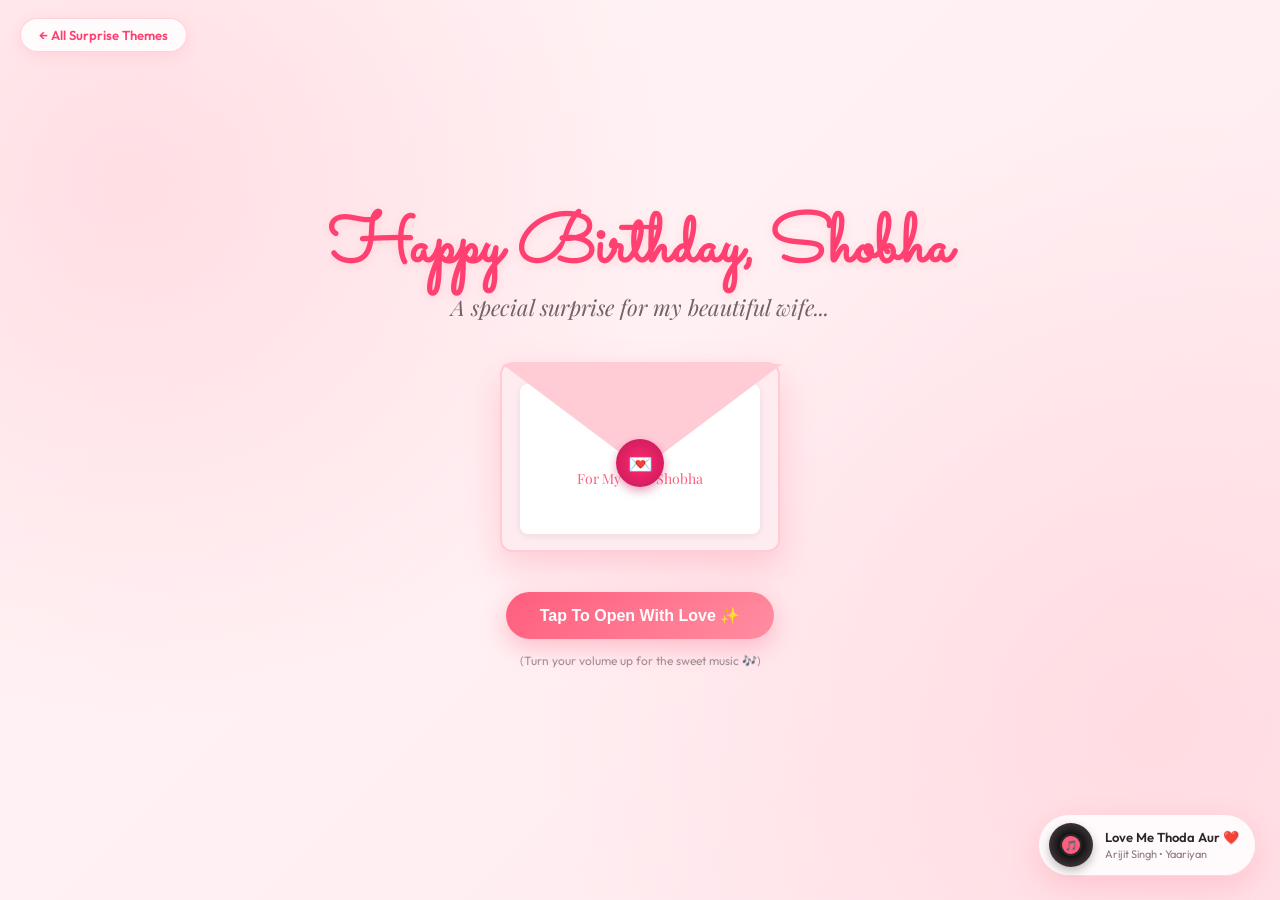
==== storybook.html @ 6d9433b1 "feat: romantic birthday suite for Shobha from Himanshu" ====
<!DOCTYPE html>
<html lang="en">
<head>
  <meta charset="UTF-8">
  <meta name="viewport" content="width=device-width, initial-scale=1.0, maximum-scale=1.0, user-scalable=no">
  <title>Happy Birthday Shobha 🎂✨ | A Special Surprise</title>
  <link rel="stylesheet" href="assets/css/shared.css">
  <link rel="stylesheet" href="assets/css/storybook.css">
</head>
<body>
  <!-- Ambient Hearts Background -->
  <div class="ambient-bg"></div>

  <!-- Navigation Back -->
  <div class="top-nav-bar">
    <a href="index.html" class="back-home-btn">← All Surprise Themes</a>
  </div>

  <div class="storybook-container">

    <!-- STAGE 0: The Sealed Wax Envelope -->
    <div class="stage active" id="stage-0">
      <h1 class="romantic-title">Happy Birthday, Shobha</h1>
      <p class="romantic-subtitle">A special surprise for my beautiful wife...</p>

      <div class="envelope-wrapper" id="envelope">
        <div class="envelope">
          <div class="envelope-flap"></div>
          <div class="wax-seal">💌</div>
          <div class="envelope-letter-preview">
            <span style="font-size: 26px;">🎂</span>
            <p style="font-family: 'Playfair Display', serif; font-size: 14px; color: #ff5e7e; margin-top: 6px;">For My Wife Shobha</p>
          </div>
        </div>
      </div>

      <button class="btn-romantic" id="btn-open-envelope" onclick="document.getElementById('envelope').click()">
        Tap To Open With Love ✨
      </button>
      <p style="font-size: 12px; color: #a18c94; margin-top: 14px;">(Turn your volume up for the sweet music 🎶)</p>
    </div>

    <!-- STAGE 1: Birthday Cake & Wish -->
    <div class="stage" id="stage-1">
      <h1 class="romantic-title">Make a Birthday Wish</h1>
      <p class="romantic-subtitle">Close your eyes, make a wish from your heart, and blow out the candles 🕯️</p>

      <div class="cake-container">
        <!-- Candles -->
        <div class="candles-row">
          <div class="candle">
            <div class="candle-wick"></div>
            <div class="flame"></div>
            <div class="smoke-puff"></div>
          </div>
          <div class="candle">
            <div class="candle-wick"></div>
            <div class="flame"></div>
            <div class="smoke-puff"></div>
          </div>
          <div class="candle">
            <div class="candle-wick"></div>
            <div class="flame"></div>
            <div class="smoke-puff"></div>
          </div>
        </div>

        <!-- Top Tier -->
        <div class="cake-tier-top">
          <div class="cake-frosting"></div>
          <div class="strawberries">
            <span class="strawberry">🍓</span>
            <span class="strawberry">🍓</span>
            <span class="strawberry">🍓</span>
          </div>
        </div>

        <!-- Bottom Tier -->
        <div class="cake-tier-bottom">
          <div class="cake-frosting"></div>
        </div>

        <!-- Plate -->
        <div class="cake-plate"></div>
      </div>

      <button class="btn-romantic" id="btn-blow-candles">
        Blow Out The Candles 🌬️✨
      </button>

      <div id="after-cake-section" style="display: none; margin-top: 25px;">
        <p style="font-family: 'Caveat', cursive; font-size: 26px; color: #ff4071; margin-bottom: 16px;">
          May all your secret wishes and sweetest dreams come true, my love! 💖
        </p>
        <button class="btn-romantic" id="btn-cake-next">
          Step Inside Our Surprise 🎈→
        </button>
      </div>
    </div>

    <!-- STAGE 2: Balloon Popping Game -->
    <div class="stage" id="stage-2">
      <h1 class="romantic-title">Pop The Balloons</h1>
      <p class="romantic-subtitle">Tap each balloon to reveal 4 sweet reasons why you own my heart 🎈</p>

      <div class="balloons-grid">
        <!-- Balloon 1 -->
        <div class="balloon-item">
          <div class="balloon-bubble">Pop 1</div>
          <div class="balloon-string"></div>
          <div class="balloon-revealed-card">
            <div class="secret-title">Secret #1 ☀️</div>
            <div class="secret-text">"Your smile is my daily dose of peace and pure joy. Just seeing you happy makes everything right."</div>
          </div>
        </div>

        <!-- Balloon 2 -->
        <div class="balloon-item">
          <div class="balloon-bubble">Pop 2</div>
          <div class="balloon-string"></div>
          <div class="balloon-revealed-card">
            <div class="secret-title">Secret #2 🥺</div>
            <div class="secret-text">"The way you understand my unspoken words. With you, I never have to pretend — you are home."</div>
          </div>
        </div>

        <!-- Balloon 3 -->
        <div class="balloon-item">
          <div class="balloon-bubble">Pop 3</div>
          <div class="balloon-string"></div>
          <div class="balloon-revealed-card">
            <div class="secret-title">Secret #3 ✨</div>
            <div class="secret-text">"Your kindness and elegance. You make the whole world a softer, brighter place just by being in it."</div>
          </div>
        </div>

        <!-- Balloon 4 -->
        <div class="balloon-item">
          <div class="balloon-bubble">Pop 4</div>
          <div class="balloon-string"></div>
          <div class="balloon-revealed-card">
            <div class="secret-title">Secret #4 💍</div>
            <div class="secret-text">"To my beautiful wife Shobha — my greatest blessing is loving you for a lifetime and beyond."</div>
          </div>
        </div>
      </div>

      <div style="margin-top: 20px;">
        <button class="btn-romantic" id="btn-balloons-next" style="display: none;">
          Walk Down Memory Lane 📸→
        </button>
      </div>
    </div>

    <!-- STAGE 3: Polaroid Photo Memories -->
    <div class="stage" id="stage-3">
      <h1 class="romantic-title">Our Precious Moments</h1>
      <p class="romantic-subtitle">Tap each polaroid to turn it around and read my heart 📷</p>

      <div class="polaroids-container">
        <!-- Polaroid 1 -->
        <div class="polaroid-card">
          <div class="polaroid-inner">
            <div class="polaroid-front">
              <div class="polaroid-tape"></div>
              <div class="polaroid-img-wrapper">
                <img src="assets/photos/photo1.jpeg" alt="Our Memory 1">
              </div>
              <div class="polaroid-caption">My favorite person in the whole universe 🌸</div>
              <div class="flip-hint">Tap to flip ↺</div>
            </div>
            <div class="polaroid-back">
              <h4>To My Dearest ❤️</h4>
              <p>"Every time I look at this picture, I remember why I fell in love with you. Your laughter is my melody."</p>
              <div class="flip-hint">Tap to flip back ↻</div>
            </div>
          </div>
        </div>

        <!-- Polaroid 2 -->
        <div class="polaroid-card">
          <div class="polaroid-inner">
            <div class="polaroid-front">
              <div class="polaroid-tape"></div>
              <div class="polaroid-img-wrapper">
                <img src="assets/photos/photo2.jpeg" alt="Our Memory 2">
              </div>
              <div class="polaroid-caption">To my wife Shobha — forever yours 💍✨</div>
              <div class="flip-hint">Tap to flip ↺</div>
            </div>
            <div class="polaroid-back">
              <h4>My Forever Promise 💍</h4>
              <p>"I can't wait to walk hand in hand into all our tomorrows together. You are my dream come true."</p>
              <div class="flip-hint">Tap to flip back ↻</div>
            </div>
          </div>
        </div>
      </div>

      <button class="btn-romantic" id="btn-polaroids-next">
        Read Your Birthday Love Letter 💌→
      </button>
    </div>

    <!-- STAGE 4: Unfolding Love Letter -->
    <div class="stage" id="stage-4">
      <h1 class="romantic-title">A Letter For You</h1>
      <p class="romantic-subtitle">Written straight from my heart to yours...</p>

      <div class="letter-box">
        <div class="letter-date">November 2026 • Your Special Day</div>
        <div class="letter-greeting">My Dearest Wife Shobha,</div>
        <div class="letter-body" id="typewriter-letter-body"></div>
        <div class="letter-signature">Forever Yours,<br>Himanshu ❤️</div>
      </div>

      <div class="interactive-kisses-btn">
        <button class="btn-romantic" id="btn-send-kisses">
          Send Him A Kiss Back 💋
        </button>
      </div>
    </div>

  </div>

  <!-- Scripts -->
  <script src="assets/js/audio_effects.js"></script>
  <script src="assets/js/confetti.js"></script>
  <script src="assets/js/music_controller.js"></script>
  <script src="assets/js/storybook.js"></script>
</body>
</html>
---- assets/css/shared.css ----
@import url('https://fonts.googleapis.com/css2?family=Caveat:wght@600;700&family=Dancing+Script:wght@600;700&family=Outfit:wght@300;400;500;600;700&family=Playfair+Display:ital,wght@0,600;0,700;1,400&family=Sacramento&display=swap');

:root {
  --primary-pink: #ff5e7e;
  --secondary-pink: #ff8da1;
  --blush: #ffd3b6;
  --warm-bg: #fff8f8;
  --gold: #d4af37;
  --text-dark: #2d2629;
  --text-muted: #726268;
  --white: #ffffff;
  --shadow-sm: 0 4px 15px rgba(255, 94, 126, 0.12);
  --shadow-md: 0 10px 30px rgba(255, 94, 126, 0.2);
  --shadow-lg: 0 20px 50px rgba(0, 0, 0, 0.15);
  --radius-lg: 24px;
}

* {
  margin: 0;
  padding: 0;
  box-sizing: border-box;
  -webkit-tap-highlight-color: transparent;
}

body {
  font-family: 'Outfit', sans-serif;
  color: var(--text-dark);
  background-color: var(--warm-bg);
  min-height: 100vh;
  overflow-x: hidden;
  position: relative;
  user-select: none;
}

/* Background Animated Ambient Glow & Hearts */
.ambient-bg {
  position: fixed;
  top: 0;
  left: 0;
  width: 100%;
  height: 100%;
  z-index: -1;
  pointer-events: none;
  background: radial-gradient(circle at 10% 20%, rgba(255, 182, 193, 0.35) 0%, transparent 40%),
              radial-gradient(circle at 90% 80%, rgba(255, 192, 203, 0.35) 0%, transparent 45%),
              linear-gradient(135deg, #fff5f7 0%, #fff0f3 50%, #ffe8ed 100%);
}

.floating-heart-particle {
  position: fixed;
  color: rgba(255, 117, 140, 0.3);
  font-size: 18px;
  pointer-events: none;
  animation: floatUpward 10s linear infinite;
  z-index: 0;
}

@keyframes floatUpward {
  0% {
    transform: translateY(105vh) scale(0.6) rotate(0deg);
    opacity: 0;
  }
  20% {
    opacity: 0.7;
  }
  80% {
    opacity: 0.7;
  }
  100% {
    transform: translateY(-10vh) scale(1.1) rotate(45deg);
    opacity: 0;
  }
}

/* Floating Music Player Widget */
#floating-music-widget {
  position: fixed;
  bottom: 24px;
  right: 24px;
  display: flex;
  align-items: center;
  gap: 12px;
  background: rgba(255, 255, 255, 0.85);
  backdrop-filter: blur(12px);
  -webkit-backdrop-filter: blur(12px);
  border: 1px solid rgba(255, 182, 193, 0.5);
  padding: 8px 16px 8px 10px;
  border-radius: 50px;
  box-shadow: var(--shadow-md);
  z-index: 9999;
  transition: all 0.3s cubic-bezier(0.2, 0.8, 0.2, 1);
}

#floating-music-widget:hover {
  transform: translateY(-2px);
  box-shadow: var(--shadow-lg);
  background: rgba(255, 255, 255, 0.95);
}

.music-disc-wrapper {
  position: relative;
  cursor: pointer;
}

.music-disc {
  width: 44px;
  height: 44px;
  border-radius: 50%;
  background: radial-gradient(circle, #2d2629 35%, #151314 36%, #3a3236 70%, #151314 100%);
  display: flex;
  align-items: center;
  justify-content: center;
  box-shadow: 0 4px 10px rgba(0, 0, 0, 0.25);
  transition: transform 0.2s;
}

.music-disc.spinning {
  animation: spinRecord 3s linear infinite;
}

@keyframes spinRecord {
  from { transform: rotate(0deg); }
  to { transform: rotate(360deg); }
}

.disc-label {
  width: 18px;
  height: 18px;
  border-radius: 50%;
  background: #ff5e7e;
  color: white;
  display: flex;
  align-items: center;
  justify-content: center;
  font-size: 10px;
}

.music-note-float {
  position: absolute;
  top: -6px;
  right: -4px;
  font-size: 14px;
  color: #ff4071;
  opacity: 0;
  pointer-events: none;
}

.music-note-float.floating {
  animation: noteRise 1.8s ease-in-out infinite;
}

@keyframes noteRise {
  0% { transform: translateY(0) scale(0.8); opacity: 0; }
  50% { opacity: 1; }
  100% { transform: translateY(-16px) scale(1.2); opacity: 0; }
}

.music-info-panel {
  display: flex;
  flex-direction: column;
  gap: 2px;
}

.track-title {
  font-size: 13px;
  font-weight: 600;
  color: #2d2629;
  white-space: nowrap;
}

.track-artist {
  font-size: 11px;
  color: #8c7880;
}

.music-controls {
  display: flex;
  gap: 6px;
  margin-top: 4px;
}

.track-btn {
  background: #fff0f3;
  border: 1px solid #ffd0d8;
  color: #ff4071;
  font-size: 10px;
  font-weight: 600;
  padding: 2px 8px;
  border-radius: 12px;
  cursor: pointer;
  transition: all 0.2s;
}

.track-btn.active, .track-btn:hover {
  background: #ff4071;
  color: white;
  border-color: #ff4071;
}

/* Navigation Back Bar */
.top-nav-bar {
  position: fixed;
  top: 18px;
  left: 20px;
  z-index: 999;
  display: flex;
  align-items: center;
  gap: 12px;
}

.back-home-btn {
  display: inline-flex;
  align-items: center;
  gap: 8px;
  padding: 8px 18px;
  background: rgba(255, 255, 255, 0.85);
  backdrop-filter: blur(8px);
  -webkit-backdrop-filter: blur(8px);
  border: 1px solid rgba(255, 182, 193, 0.6);
  border-radius: 30px;
  color: #ff4071;
  font-weight: 600;
  font-size: 13px;
  text-decoration: none;
  box-shadow: var(--shadow-sm);
  transition: all 0.25s;
}

.back-home-btn:hover {
  background: #ff4071;
  color: #fff;
  transform: translateX(-3px);
  box-shadow: var(--shadow-md);
}

/* Common UI Elements */
.romantic-title {
  font-family: 'Sacramento', cursive;
  font-size: clamp(38px, 6vw, 68px);
  color: #ff4071;
  text-align: center;
  line-height: 1.1;
  text-shadow: 0 2px 10px rgba(255, 94, 126, 0.15);
}

.romantic-subtitle {
  font-family: 'Playfair Display', serif;
  font-style: italic;
  font-size: clamp(16px, 2.5vw, 22px);
  color: #726268;
  text-align: center;
  margin-top: 6px;
}

.btn-romantic {
  display: inline-flex;
  align-items: center;
  justify-content: center;
  gap: 10px;
  background: linear-gradient(135deg, #ff5e7e 0%, #ff8da1 100%);
  color: white;
  border: none;
  padding: 14px 34px;
  border-radius: 50px;
  font-size: 16px;
  font-weight: 600;
  cursor: pointer;
  box-shadow: 0 8px 25px rgba(255, 94, 126, 0.35);
  transition: all 0.3s cubic-bezier(0.2, 0.8, 0.2, 1);
}

.btn-romantic:hover {
  transform: translateY(-3px) scale(1.02);
  box-shadow: 0 12px 30px rgba(255, 94, 126, 0.45);
}

.btn-romantic:active {
  transform: translateY(0) scale(0.98);
}

/* Responsive tweaks */
@media (max-width: 600px) {
  #floating-music-widget {
    bottom: 14px;
    right: 14px;
    padding: 6px 12px 6px 8px;
  }
  .music-disc {
    width: 38px;
    height: 38px;
  }
  .track-title {
    font-size: 11px;
    max-width: 140px;
    overflow: hidden;
    text-overflow: ellipsis;
  }
  .track-artist {
    font-size: 9px;
  }
  .top-nav-bar {
    top: 12px;
    left: 12px;
  }
  .back-home-btn {
    padding: 6px 14px;
    font-size: 12px;
  }
}
---- assets/css/storybook.css ----
/* Storybook & Interactive KoiKoi Edition Styles */

.storybook-container {
  max-width: 800px;
  margin: 0 auto;
  padding: 80px 20px 100px;
  min-height: 100vh;
  display: flex;
  flex-direction: column;
  align-items: center;
  justify-content: center;
  position: relative;
  z-index: 10;
}

/* Multi-stage wrapper */
.stage {
  width: 100%;
  display: none;
  flex-direction: column;
  align-items: center;
  justify-content: center;
  text-align: center;
  animation: stageFadeIn 0.8s cubic-bezier(0.16, 1, 0.3, 1) forwards;
}

.stage.active {
  display: flex;
}

@keyframes stageFadeIn {
  from {
    opacity: 0;
    transform: translateY(24px) scale(0.97);
  }
  to {
    opacity: 1;
    transform: translateY(0) scale(1);
  }
}

/* STAGE 0: Sealed Envelope */
.envelope-wrapper {
  position: relative;
  cursor: pointer;
  margin: 40px auto;
  transition: transform 0.3s;
}

.envelope-wrapper:hover {
  transform: scale(1.03);
}

.envelope {
  position: relative;
  width: 280px;
  height: 190px;
  background: #ffecf0;
  border-radius: 12px;
  box-shadow: 0 15px 35px rgba(255, 94, 126, 0.25);
  display: flex;
  align-items: center;
  justify-content: center;
  border: 2px solid #ffccd5;
}

.envelope-flap {
  position: absolute;
  top: 0;
  left: 0;
  width: 0;
  height: 0;
  border-left: 140px solid transparent;
  border-right: 140px solid transparent;
  border-top: 105px solid #ffccd5;
  transform-origin: top;
  transition: transform 0.6s cubic-bezier(0.4, 0, 0.2, 1);
  z-index: 3;
}

.envelope.open .envelope-flap {
  transform: rotateX(180deg);
  z-index: 1;
}

.wax-seal {
  position: absolute;
  top: 75px;
  left: calc(50% - 24px);
  width: 48px;
  height: 48px;
  border-radius: 50%;
  background: radial-gradient(circle, #ff2a6d, #c2185b);
  box-shadow: 0 4px 10px rgba(194, 24, 91, 0.4);
  display: flex;
  align-items: center;
  justify-content: center;
  color: white;
  font-size: 20px;
  z-index: 4;
  transition: all 0.4s;
}

.envelope.open .wax-seal {
  transform: scale(0);
  opacity: 0;
}

.envelope-letter-preview {
  position: absolute;
  width: 240px;
  height: 150px;
  background: white;
  border-radius: 8px;
  box-shadow: 0 2px 8px rgba(0,0,0,0.08);
  top: 20px;
  transition: transform 0.6s 0.2s cubic-bezier(0.4, 0, 0.2, 1);
  z-index: 2;
  display: flex;
  flex-direction: column;
  align-items: center;
  justify-content: center;
  padding: 15px;
}

.envelope.open .envelope-letter-preview {
  transform: translateY(-80px);
}

/* STAGE 1: Interactive Birthday Cake */
.cake-container {
  margin: 30px auto;
  position: relative;
  width: 250px;
  height: 200px;
  display: flex;
  flex-direction: column;
  align-items: center;
  justify-content: flex-end;
}

.cake-plate {
  width: 260px;
  height: 16px;
  background: #f1f2f6;
  border-radius: 10px;
  box-shadow: 0 10px 25px rgba(0, 0, 0, 0.12);
}

.cake-tier-bottom {
  width: 200px;
  height: 70px;
  background: linear-gradient(to right, #ffd1dc, #ffccd5, #ffb6c1);
  border-radius: 12px 12px 0 0;
  position: relative;
  box-shadow: inset 0 -6px 0 rgba(0,0,0,0.05);
}

.cake-tier-top {
  width: 140px;
  height: 60px;
  background: linear-gradient(to right, #fff0f3, #ffe3e8, #ffd1dc);
  border-radius: 12px 12px 0 0;
  position: relative;
  margin-bottom: -4px;
}

.cake-frosting {
  position: absolute;
  top: 0;
  left: 0;
  width: 100%;
  height: 18px;
  background: #ffffff;
  border-radius: 12px 12px 10px 10px;
}

.strawberries {
  position: absolute;
  top: -12px;
  width: 100%;
  display: flex;
  justify-content: space-around;
  padding: 0 15px;
}

.strawberry {
  font-size: 16px;
}

.candles-row {
  position: absolute;
  top: -46px;
  width: 100%;
  display: flex;
  justify-content: center;
  gap: 22px;
}

.candle {
  width: 10px;
  height: 38px;
  background: repeating-linear-gradient(45deg, #ff8da1, #ff8da1 6px, #ffffff 6px, #ffffff 12px);
  border-radius: 4px;
  position: relative;
  cursor: pointer;
}

.candle-wick {
  position: absolute;
  top: -6px;
  left: 4px;
  width: 2px;
  height: 6px;
  background: #444;
}

.flame {
  position: absolute;
  top: -22px;
  left: 0px;
  width: 10px;
  height: 18px;
  background: radial-gradient(ellipse at bottom, #fff700 0%, #ff8c00 60%, transparent 80%);
  border-radius: 50% 50% 20% 20%;
  animation: flicker 0.6s infinite alternate ease-in-out;
  box-shadow: 0 0 16px #ffb300, 0 0 30px #ff6600;
  cursor: pointer;
  transition: opacity 0.4s, transform 0.4s;
}

.flame.blown-out {
  opacity: 0;
  transform: scale(0.2) translateY(-10px);
  pointer-events: none;
}

@keyframes flicker {
  0% { transform: scale(1) rotate(-2deg); }
  100% { transform: scale(1.15) rotate(3deg); }
}

.smoke-puff {
  position: absolute;
  top: -30px;
  left: 2px;
  width: 6px;
  height: 6px;
  background: rgba(180, 180, 180, 0.6);
  border-radius: 50%;
  opacity: 0;
  pointer-events: none;
}

.smoke-puff.rise {
  animation: smokeRise 1.2s ease-out forwards;
}

@keyframes smokeRise {
  0% { opacity: 0.8; transform: translateY(0) scale(1); }
  100% { opacity: 0; transform: translateY(-30px) scale(3.5); }
}

/* STAGE 2: Balloon Popping Game */
.balloons-grid {
  display: flex;
  flex-wrap: wrap;
  justify-content: center;
  gap: 25px;
  margin: 35px auto 25px;
  max-width: 650px;
}

.balloon-item {
  display: flex;
  flex-direction: column;
  align-items: center;
  cursor: pointer;
  position: relative;
  transition: transform 0.3s cubic-bezier(0.175, 0.885, 0.32, 1.275);
}

.balloon-item:hover {
  transform: translateY(-8px) scale(1.05);
}

.balloon-bubble {
  width: 85px;
  height: 105px;
  border-radius: 50% 50% 50% 50% / 40% 40% 60% 60%;
  position: relative;
  box-shadow: inset -8px -8px 15px rgba(0, 0, 0, 0.12), 0 10px 20px rgba(0, 0, 0, 0.1);
  display: flex;
  align-items: center;
  justify-content: center;
  color: white;
  font-weight: 700;
  font-size: 16px;
  animation: balloonFloat 3s ease-in-out infinite alternate;
}

.balloon-item:nth-child(1) .balloon-bubble { background: linear-gradient(135deg, #ff758c, #ff7eb3); animation-delay: 0s; }
.balloon-item:nth-child(2) .balloon-bubble { background: linear-gradient(135deg, #b19ffb, #a18cd1); animation-delay: 0.5s; }
.balloon-item:nth-child(3) .balloon-bubble { background: linear-gradient(135deg, #ff9a9e, #fecfef); animation-delay: 1s; }
.balloon-item:nth-child(4) .balloon-bubble { background: linear-gradient(135deg, #fbc2eb, #a6c1ee); animation-delay: 1.5s; }

@keyframes balloonFloat {
  0% { transform: translateY(0px) rotate(-1deg); }
  100% { transform: translateY(-12px) rotate(2deg); }
}

.balloon-bubble::after {
  content: '';
  position: absolute;
  bottom: -6px;
  left: calc(50% - 5px);
  width: 10px;
  height: 8px;
  background: inherit;
  border-radius: 3px;
}

.balloon-string {
  width: 2px;
  height: 45px;
  background: rgba(0, 0, 0, 0.18);
  margin-top: 5px;
}

.balloon-revealed-card {
  display: none;
  background: #ffffff;
  padding: 16px 20px;
  border-radius: 16px;
  box-shadow: var(--shadow-md);
  border: 1px solid #ffd0d8;
  max-width: 280px;
  text-align: center;
  animation: popCard 0.4s cubic-bezier(0.175, 0.885, 0.32, 1.275) forwards;
}

@keyframes popCard {
  0% { transform: scale(0.4); opacity: 0; }
  100% { transform: scale(1); opacity: 1; }
}

.balloon-revealed-card .secret-title {
  color: #ff4071;
  font-size: 13px;
  font-weight: 700;
  text-transform: uppercase;
  margin-bottom: 4px;
}

.balloon-revealed-card .secret-text {
  font-size: 15px;
  color: #3a2e33;
  line-height: 1.4;
  font-family: 'Caveat', cursive;
  font-size: 18px;
}

/* STAGE 3: Polaroid Photo Memories */
.polaroids-container {
  display: flex;
  flex-wrap: wrap;
  justify-content: center;
  gap: 35px;
  margin: 35px auto;
  perspective: 1000px;
}

.polaroid-card {
  width: 270px;
  height: 380px;
  cursor: pointer;
  perspective: 1000px;
  transition: transform 0.3s;
}

.polaroid-card:hover {
  transform: translateY(-8px) scale(1.03);
}

.polaroid-inner {
  width: 100%;
  height: 100%;
  position: relative;
  transform-style: preserve-3d;
  transition: transform 0.8s cubic-bezier(0.175, 0.885, 0.32, 1.275);
  box-shadow: 0 15px 35px rgba(0,0,0,0.15);
  border-radius: 6px;
}

.polaroid-card.flipped .polaroid-inner {
  transform: rotateY(180deg);
}

.polaroid-front, .polaroid-back {
  position: absolute;
  width: 100%;
  height: 100%;
  backface-visibility: hidden;
  background: #ffffff;
  border-radius: 6px;
  padding: 16px 16px 24px;
  display: flex;
  flex-direction: column;
}

.polaroid-tape {
  position: absolute;
  top: -12px;
  left: calc(50% - 35px);
  width: 70px;
  height: 24px;
  background: rgba(255, 230, 200, 0.7);
  backdrop-filter: blur(2px);
  transform: rotate(-3deg);
  border-radius: 2px;
  box-shadow: 0 2px 5px rgba(0,0,0,0.06);
  z-index: 10;
}

.polaroid-img-wrapper {
  width: 100%;
  height: 270px;
  overflow: hidden;
  border-radius: 4px;
  background: #f0e6e8;
}

.polaroid-img-wrapper img {
  width: 100%;
  height: 100%;
  object-fit: cover;
  transition: transform 0.4s;
}

.polaroid-card:hover .polaroid-img-wrapper img {
  transform: scale(1.04);
}

.polaroid-caption {
  margin-top: 14px;
  font-family: 'Caveat', cursive;
  font-size: 20px;
  color: #3a2e33;
  text-align: center;
}

.polaroid-back {
  transform: rotateY(180deg);
  background: #fffdfa;
  border: 1px solid #fae1dd;
  justify-content: center;
  align-items: center;
  padding: 30px;
}

.polaroid-back h4 {
  font-family: 'Playfair Display', serif;
  color: #ff4071;
  font-size: 18px;
  margin-bottom: 12px;
}

.polaroid-back p {
  font-family: 'Caveat', cursive;
  font-size: 21px;
  color: #4a3b40;
  line-height: 1.5;
}

.flip-hint {
  font-size: 11px;
  color: #ff758c;
  margin-top: 15px;
  text-transform: uppercase;
  letter-spacing: 1px;
}

/* STAGE 4: Unfolding Love Letter */
.letter-box {
  background: #fffdf8;
  border: 1px solid #f3d7dc;
  border-radius: 18px;
  padding: 40px 35px;
  max-width: 620px;
  margin: 30px auto;
  box-shadow: 0 15px 40px rgba(255, 94, 126, 0.15);
  position: relative;
  text-align: left;
}

.letter-box::before {
  content: '💌';
  position: absolute;
  top: -20px;
  left: calc(50% - 20px);
  font-size: 30px;
  background: white;
  border-radius: 50%;
  padding: 4px;
  box-shadow: 0 4px 10px rgba(0,0,0,0.08);
}

.letter-date {
  font-size: 13px;
  color: #a08c93;
  text-align: right;
  margin-bottom: 15px;
  font-family: 'Playfair Display', serif;
}

.letter-greeting {
  font-family: 'Playfair Display', serif;
  font-size: 24px;
  color: #ff4071;
  margin-bottom: 18px;
}

.letter-body {
  font-family: 'Caveat', cursive;
  font-size: 22px;
  color: #382c31;
  line-height: 1.7;
  min-height: 180px;
  white-space: pre-line;
}

.letter-signature {
  margin-top: 25px;
  font-family: 'Sacramento', cursive;
  font-size: 34px;
  color: #ff4071;
  text-align: right;
}

.interactive-kisses-btn {
  margin-top: 25px;
}
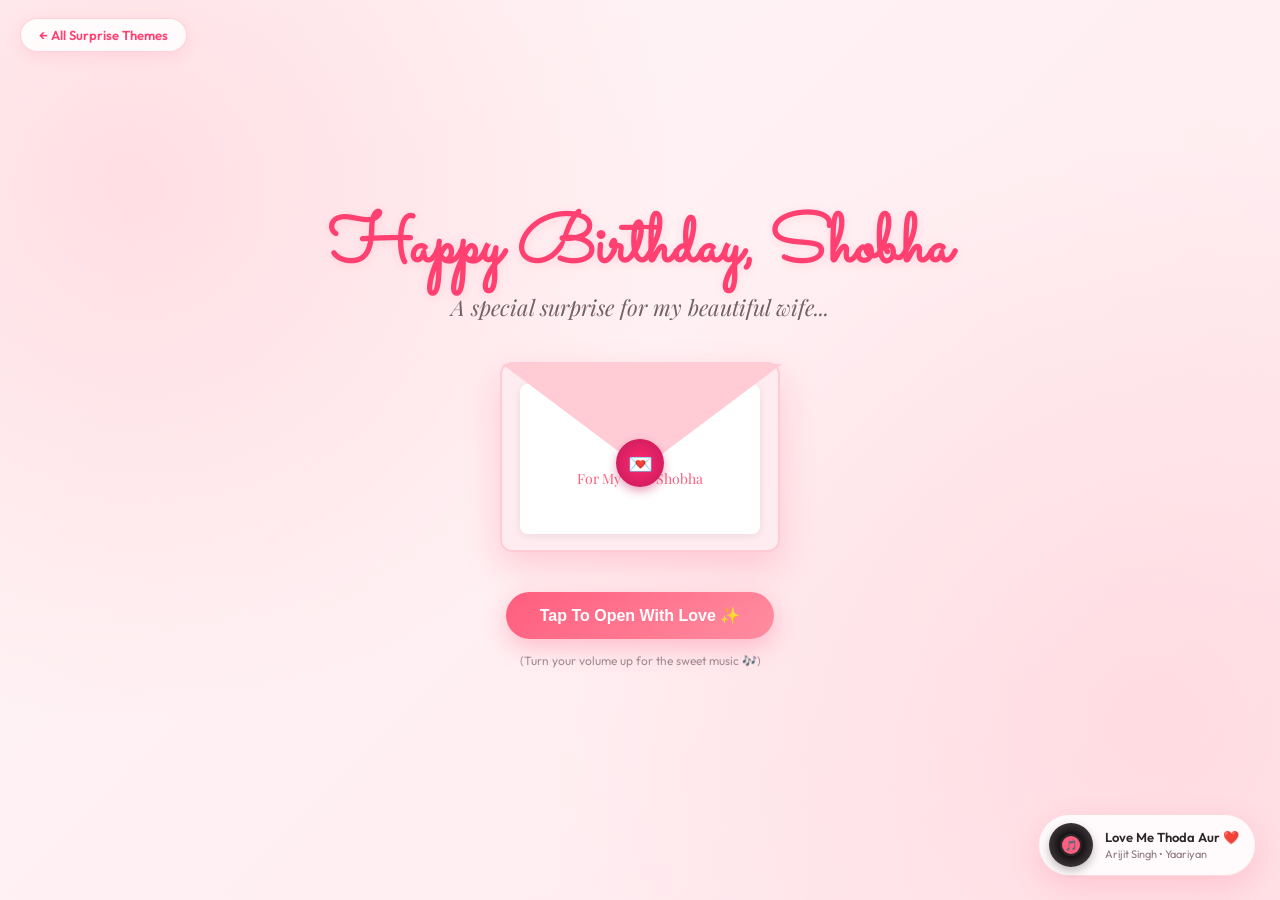
==== commit d0715d6b: "fix(date): update birthday date to 4th November 2026 across all files" ====
--- a/storybook.html
+++ b/storybook.html
@@ -208,7 +208,7 @@
       <p class="romantic-subtitle">Written straight from my heart to yours...</p>
 
       <div class="letter-box">
-        <div class="letter-date">November 2026 • Your Special Day</div>
+        <div class="letter-date">4th November 2026 • Your Special Day</div>
         <div class="letter-greeting">My Dearest Wife Shobha,</div>
         <div class="letter-body" id="typewriter-letter-body"></div>
         <div class="letter-signature">Forever Yours,<br>Himanshu ❤️</div>
